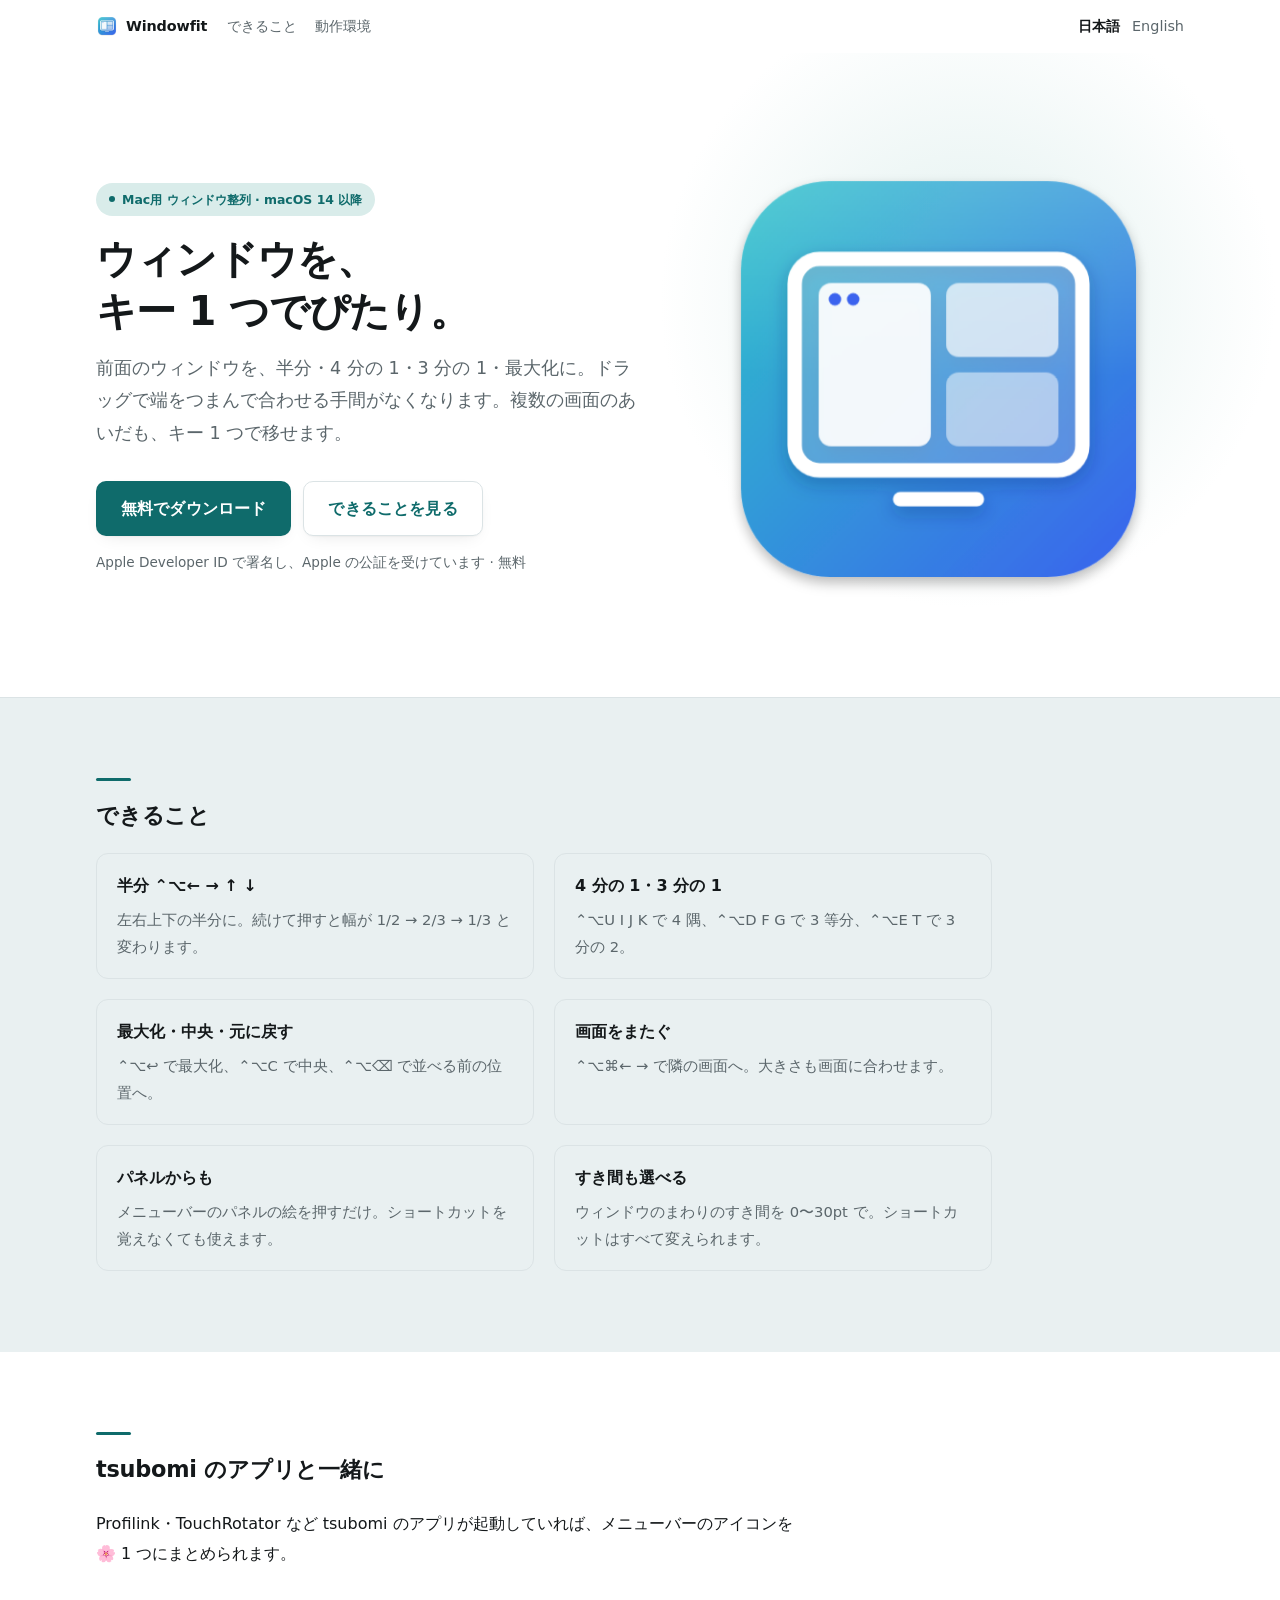
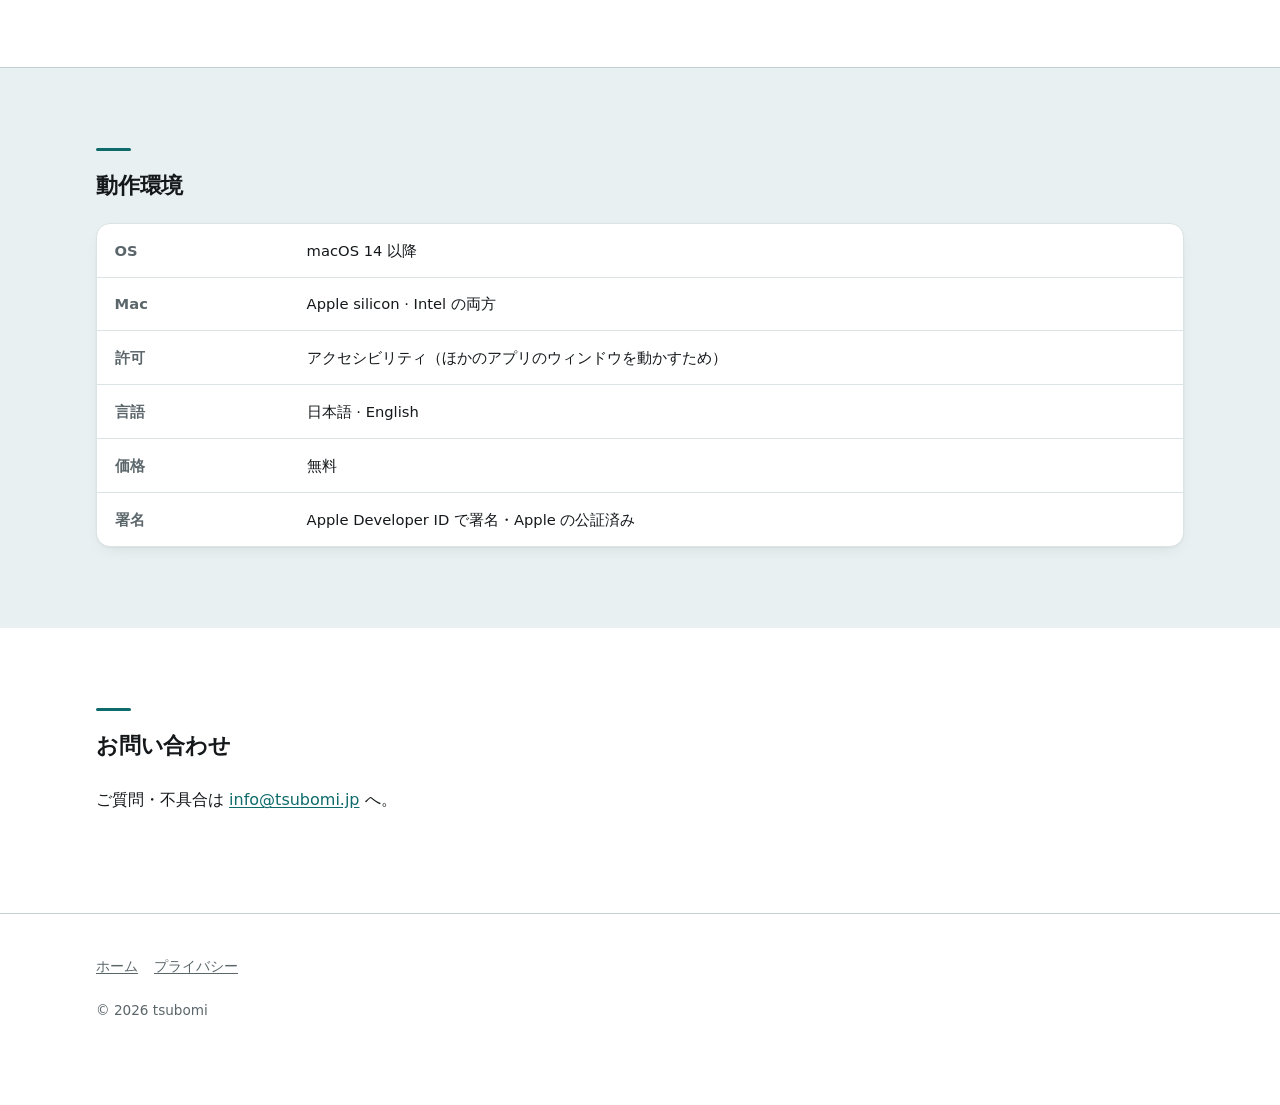
==== docs/index.html @ 1c1ed683 "サイトを更新する" ====
<!DOCTYPE html>
<html lang="ja">
<head>
<meta charset="utf-8">
<meta name="viewport" content="width=device-width, initial-scale=1">
<title>Windowfit &mdash; Mac用 ウィンドウ整列</title>
<meta name="description" content="前面のウィンドウを、半分・4 分の 1・3 分の 1・最大化に。ドラッグで端をつまんで合わせる手間がなくなります。複数の画面のあいだも、キー 1 つで移せます。">
<meta property="og:type" content="website">
<meta property="og:url" content="https://windowfit.tsubomi.jp/">
<meta property="og:title" content="Windowfit — Mac用 ウィンドウ整列">
<meta property="og:description" content="前面のウィンドウを、半分・4 分の 1・3 分の 1・最大化に。ドラッグで端をつまんで合わせる手間がなくなります。複数の画面のあいだも、キー 1 つで移せます。">
<meta property="og:image" content="https://windowfit.tsubomi.jp/appicon.png">
<link rel="alternate" hreflang="en" href="https://windowfit.tsubomi.jp/en/">
<link rel="stylesheet" href="style.css">
<link rel="icon" href="appicon.png">
</head>
<body>
<header class="top"><div class="wrap">
  <a class="brand" href="index.html"><img src="appicon.png" alt="" width="22" height="22">Windowfit</a>
  <nav class="links"><a href="#features">できること</a><a href="#specs">動作環境</a></nav>
  <nav class="langs"><a href="index.html" aria-current="true">日本語</a><a href="en/index.html">English</a></nav>
</div></header>

<div class="hero"><div class="wrap">
  <div>
    <p class="eyebrow"><i></i>Mac用 ウィンドウ整列 &middot; macOS 14 以降</p>
    <h1>ウィンドウを、<br>キー 1 つでぴたり。</h1>
    <p class="tagline">前面のウィンドウを、半分・4 分の 1・3 分の 1・最大化に。ドラッグで端をつまんで合わせる手間がなくなります。複数の画面のあいだも、キー 1 つで移せます。</p>
    <div class="cta">
      <a class="button" href="https://github.com/tsubomi-devs/windowfit-releases/releases/latest">無料でダウンロード</a>
      <a class="button ghost" href="#features">できることを見る</a>
    </div>
    <p class="note">Apple Developer ID で署名し、Apple の公証を受けています &middot; 無料</p>
  </div>
  <figure class="shot-figure">
    <img class="shot" src="appicon.png" alt="Windowfit" width="256" height="256">
  </figure>
</div></div>

<section id="features"><div class="wrap">
  <h2>できること</h2>
  <div class="features">
    <div class="feature reveal">
      <h3>半分 ⌃⌥← → ↑ ↓</h3>
      <p>左右上下の半分に。続けて押すと幅が 1/2 → 2/3 → 1/3 と変わります。</p>
    </div>
    <div class="feature reveal">
      <h3>4 分の 1・3 分の 1</h3>
      <p>⌃⌥U I J K で 4 隅、⌃⌥D F G で 3 等分、⌃⌥E T で 3 分の 2。</p>
    </div>
    <div class="feature reveal">
      <h3>最大化・中央・元に戻す</h3>
      <p>⌃⌥↩ で最大化、⌃⌥C で中央、⌃⌥⌫ で並べる前の位置へ。</p>
    </div>
    <div class="feature reveal">
      <h3>画面をまたぐ</h3>
      <p>⌃⌥⌘← → で隣の画面へ。大きさも画面に合わせます。</p>
    </div>
    <div class="feature reveal">
      <h3>パネルからも</h3>
      <p>メニューバーのパネルの絵を押すだけ。ショートカットを覚えなくても使えます。</p>
    </div>
    <div class="feature reveal">
      <h3>すき間も選べる</h3>
      <p>ウィンドウのまわりのすき間を 0〜30pt で。ショートカットはすべて変えられます。</p>
    </div>
  </div>
</div></section>

<section><div class="wrap">
  <h2>tsubomi のアプリと一緒に</h2>
  <p>Profilink・TouchRotator など tsubomi のアプリが起動していれば、メニューバーのアイコンを 🌸 1 つにまとめられます。</p>
</div></section>

<section id="specs"><div class="wrap">
  <h2>動作環境</h2>
  <div class="scroller reveal"><table>
    <tr><th>OS</th><td>macOS 14 以降</td></tr>
    <tr><th>Mac</th><td>Apple silicon &middot; Intel の両方</td></tr>
    <tr><th>許可</th><td>アクセシビリティ（ほかのアプリのウィンドウを動かすため）</td></tr>
    <tr><th>言語</th><td>日本語 &middot; English</td></tr>
    <tr><th>価格</th><td>無料</td></tr>
    <tr><th>署名</th><td>Apple Developer ID で署名・Apple の公証済み</td></tr>
  </table></div>
</div></section>

<section><div class="wrap">
  <h2>お問い合わせ</h2>
  <p>ご質問・不具合は <a href="mailto:info@tsubomi.jp">info@tsubomi.jp</a> へ。</p>
</div></section>

<footer><div class="wrap">
  <nav><a href="index.html">ホーム</a><a href="privacy.html">プライバシー</a></nav>
  <p>&copy; 2026 tsubomi</p>
</div></footer>
<script src="motion.js" defer></script>
</body>
</html>
---- docs/style.css ----
/* One stylesheet for every page and every language. */
:root {
  --ground: #ffffff;
  /* The band behind every other section. Biased towards the accent and dark
     enough to see: at #f5f7f8 the alternating sections were indistinguishable
     from the white ones, so the page read as one unbroken sheet. */
  --panel: #e9f0f1;
  --ink: #14181a;
  --muted: #5b666b;
  --rule: #dbe3e5;
  /* For the lines that have to carry a boundary on their own — between
     sections, and around a card that sits on the same colour as its ground. */
  --rule-strong: #c3d0d3;
  --accent: #0f6b6b;
  --accent-ink: #ffffff;
  --accent-soft: #d9ecea;
  --warn: #b23f3a;
  /* The wrong half of every before-and-after. Warm against the accent, so
     the problem and the fix are two colours rather than two glyphs. */
  --warn-soft: #fbe9e7;
  --glass: rgba(255, 255, 255, .72);
  /* On a Mac this is SF for the Latin letters and Hiragino for the
     Japanese, which is what every other app on the machine looks like. */
  --sans: -apple-system, BlinkMacSystemFont, "SF Pro Text", "Hiragino Sans",
          "Hiragino Kaku Gothic ProN", "Yu Gothic", "Noto Sans JP",
          "PingFang SC", "Microsoft YaHei", system-ui, sans-serif;
  --mono: ui-monospace, "SF Mono", Menlo, monospace;
  /* Two shadows on everything that lifts: a tight one for the edge, a wide
     soft one for the distance. One alone always looks like a sticker. */
  --shadow: 0 1px 2px rgba(16, 24, 26, .05), 0 14px 34px -10px rgba(16, 24, 26, .18);
  --shadow-soft: 0 1px 2px rgba(16, 24, 26, .04), 0 6px 18px -8px rgba(16, 24, 26, .12);
  /* Two widths: the page, and the longest a line of text is allowed to be.
     A wide screen should show more of the layout, not longer lines. */
  --page: 72rem;
  --measure: 44rem;
  --header: 3.6rem;
  /* Light only: the drawings, the screenshots and the palette were all
     built for one scheme, and half-lit versions of them looked worse than
     none. Declared so the browser's own controls follow. */
  color-scheme: light;
}

* { box-sizing: border-box; }
/* `display: inline-block` on .button otherwise wins over the browser's own
   [hidden] rule, and a button meant to be hidden shows anyway. */
[hidden] { display: none !important; }
html { scroll-behavior: smooth; }
body {
  margin: 0;
  background: var(--ground);
  color: var(--ink);
  font-family: var(--sans);
  font-size: 16px;
  line-height: 1.85;
  -webkit-font-smoothing: antialiased;
}
::selection { background: var(--accent-soft); color: var(--ink); }
:focus-visible {
  outline: 2px solid var(--accent);
  outline-offset: 3px;
  border-radius: 4px;
}
.wrap { max-width: var(--page); margin: 0 auto; padding: 0 2rem; }
@media (max-width: 40rem) { .wrap { padding: 0 1.25rem; } }

/* Paragraphs and lists stay readable however wide the window is; the
   figures, cards and tables are free to use the whole page. */
section > .wrap > p,
section > .wrap > ul,
section > .wrap > ol { max-width: var(--measure); }
/* The legal pages are one column of text; centred, they sit under the
   header rather than off to one side of a wide window. */
article { max-width: var(--measure); margin: 0 auto; }

/* Header — sticky and translucent, the way a toolbar behaves on this
   machine. The hairline and shadow only appear once the page has moved,
   so at rest the bar is not a line across an empty screen. */
.top {
  position: sticky; top: 0; z-index: 10;
  padding: .8rem 0;
  font-size: .9rem;
  background: var(--glass);
  -webkit-backdrop-filter: saturate(180%) blur(20px);
  backdrop-filter: saturate(180%) blur(20px);
  border-bottom: 1px solid transparent;
  transition: border-color .2s ease, box-shadow .2s ease;
}
.top.scrolled { border-bottom-color: var(--rule); box-shadow: 0 1px 12px rgba(16, 24, 26, .06); }
@supports not (backdrop-filter: blur(1px)) { .top { background: var(--ground); } }
.top .wrap { display: flex; align-items: center; gap: 1.25rem; flex-wrap: wrap; }
.brand {
  display: flex; align-items: center; gap: .5rem;
  font-weight: 700; text-decoration: none; color: var(--ink); letter-spacing: -.01em;
}
.brand img { width: 22px; height: 22px; border-radius: 5px; display: block; }
.links { display: flex; gap: 1.1rem; }
.links a {
  color: var(--muted); text-decoration: none;
  transition: color .15s ease;
}
.links a:hover { color: var(--ink); }
@media (max-width: 46rem) { .links { display: none; } }
.langs { margin-left: auto; display: flex; gap: .75rem; }
.langs a { color: var(--muted); text-decoration: none; transition: color .15s ease; }
.langs a:hover { color: var(--ink); }
.langs a[aria-current="true"] { color: var(--ink); font-weight: 700; }

/* Anchors land below the sticky bar rather than under it. */
section[id] { scroll-margin-top: calc(var(--header) + 1rem); }

/* Hero — two columns once there is room for them, so a desktop window is
   not one narrow ribbon of text down the middle. The wash behind it is one
   soft circle of the accent, the only decoration on the page. */
.hero {
  position: relative; overflow: hidden;
  padding: 4rem 0 3.5rem; border-bottom: 1px solid var(--rule);
}
.hero::before {
  content: ""; position: absolute; z-index: -1;
  top: -30%; right: -10%; width: 55rem; height: 55rem;
  background: radial-gradient(closest-side, var(--accent-soft), transparent 70%);
  opacity: .8; pointer-events: none;
}
.hero .wrap { display: grid; gap: 2.5rem; align-items: center; }
@media (min-width: 60rem) {
  .hero { padding: 5rem 0 4.5rem; }
  .hero .wrap { grid-template-columns: minmax(0, 1.1fr) minmax(0, 1fr); gap: 3.5rem; }
}
.eyebrow {
  display: inline-flex; align-items: center; gap: .45rem;
  margin: 0 0 1.1rem; padding: .3rem .8rem;
  background: var(--accent-soft); color: var(--accent);
  border-radius: 999px; font-size: .78rem; font-weight: 600;
}
.eyebrow i {
  width: 6px; height: 6px; border-radius: 50%; background: currentColor;
  animation: blink 2.4s ease-in-out infinite;
}
h1 {
  font-size: 2.25rem; line-height: 1.3; margin: 0 0 .9rem;
  font-weight: 700; letter-spacing: -.02em;
  text-wrap: balance;
  /* Japanese and Chinese break between any two characters. Left alone, a
     heading splits a word in half at exactly the wrong width. */
  line-break: strict; overflow-wrap: normal;
}
@media (min-width: 60rem) { h1 { font-size: 2.5rem; } }
.tagline { font-size: 1.1rem; color: var(--muted); margin: 0 0 2rem; max-width: 34rem; }
.cta { display: flex; gap: .75rem; flex-wrap: wrap; align-items: center; }
.button {
  display: inline-block; padding: .72rem 1.5rem; border-radius: 10px;
  background: var(--accent); color: var(--accent-ink);
  text-decoration: none; font-weight: 600; letter-spacing: .01em;
  border: 1px solid transparent; box-shadow: var(--shadow-soft);
  transition: transform .12s ease, box-shadow .12s ease, border-color .12s ease;
}
.button:hover { transform: translateY(-1px); box-shadow: var(--shadow); }
.button:active { transform: translateY(0); box-shadow: none; }
.button.ghost {
  background: var(--ground); color: var(--accent);
  border-color: var(--rule); box-shadow: var(--shadow-soft);
}
.button.ghost:hover { border-color: var(--accent); }
.note { color: var(--muted); font-size: .85rem; margin: .9rem 0 0; max-width: var(--measure); }

/* The screenshots are framed as windows — three lights and a title bar — so
   a picture of one pane reads as the app rather than as a cropped rectangle.
   Held to 460px: the captures are 590px wide and no more, and shown any
   larger a Retina screen stretches them and they go soft. */
.macwin {
  max-width: 460px; border-radius: 12px; overflow: hidden;
  background: var(--ground); border: 1px solid var(--rule);
  box-shadow: var(--shadow);
  transition: transform .3s ease, box-shadow .3s ease;
}
.macwin:hover { transform: translateY(-2px); }
.macwin-bar {
  display: flex; align-items: center; gap: 6px;
  padding: .5rem .7rem; border-bottom: 1px solid var(--rule);
  background: linear-gradient(180deg, var(--panel), var(--ground));
}
.macwin-bar i { width: 11px; height: 11px; border-radius: 50%; }
.macwin-bar i:nth-child(1) { background: #ff5f57; }
.macwin-bar i:nth-child(2) { background: #febc2e; }
.macwin-bar i:nth-child(3) { background: #28c840; }
.macwin-bar span { margin-left: .4rem; font-size: .72rem; font-weight: 600; color: var(--muted); }
img.shot { display: block; width: 100%; height: auto; margin: 0; }
/* アプリの画面写真は、撮った大きさ（pt）より大きく引き伸ばさない。写真は 3 倍の細かさで
   撮っているので、この上限までなら Retina の画面でもくっきり見える。 */
img.shot.menu-panel { max-width: 380px; border-radius: 26px; box-shadow: 0 18px 50px rgba(0,0,0,.18), 0 0 0 1px rgba(0,0,0,.06); }
.macwin.app { max-width: 440px; margin: 0 auto; }
.shot-figure { margin: 0; display: grid; justify-items: center; }
.shot-figure figcaption { max-width: 460px; margin-top: .9rem; font-size: .8rem; color: var(--muted); }
@media (max-width: 60rem) { .shot-figure { margin-top: 1rem; } }

/* Sections. Every other one sits on a band of colour, so where one topic
   ends and the next begins is visible from across the room rather than
   only on the hairline between them. */
section { padding: 3.5rem 0; border-bottom: 1px solid var(--rule-strong); }
@media (min-width: 60rem) { section { padding: 5rem 0; } }
/* Odd rather than even: the first section is the long one, and its four
   features need a band behind them for the cards to sit on. */
body > section:nth-of-type(odd) { background: var(--panel); border-bottom-color: transparent; }
/* A short accent rule over each heading — the mark that says a new section
   starts here. */
h2 {
  position: relative; padding-top: 1.1rem;
  font-size: 1.4rem; margin: 0 0 1rem; letter-spacing: -.01em; text-wrap: balance;
}
h2::before {
  content: ""; position: absolute; top: 0; left: 0;
  width: 2.2rem; height: 3px; border-radius: 2px; background: var(--accent);
}
/* The one line under a section heading. Short by design: everything else
   belongs to the feature it describes. */
.lede { margin: 0 0 2.5rem; color: var(--muted); font-size: 1rem; }
h3 { font-size: 1rem; margin: 2rem 0 .3rem; }
p { margin: 1.15rem 0; }
ul, ol { padding-left: 1.3rem; margin: .8rem 0; }
li { margin: .35rem 0; }
a { color: var(--accent); text-underline-offset: 2px; }
code { font-family: var(--mono); font-size: .88em; background: var(--panel); padding: .1em .35em; border-radius: 4px; }

.features { display: grid; gap: 1.25rem; grid-template-columns: repeat(auto-fit, minmax(15rem, 1fr)); }
/* Two by two rather than three and a gap. */
@media (min-width: 56rem) { .features { grid-template-columns: 1fr 1fr; max-width: 56rem; } }
/* Tinted, because this section sits on the white band: a white card on a
   white ground is a rectangle of hairline and nothing else. */
.feature {
  background: var(--panel); border: 1px solid var(--rule); border-radius: 12px;
  padding: 1.1rem 1.25rem;
  transition: transform .2s ease, box-shadow .2s ease, border-color .2s ease;
}
.feature:hover { transform: translateY(-2px); box-shadow: var(--shadow); border-color: var(--accent); }
.feature h3 { margin: 0 0 .3rem; }
.feature p { margin: 0; font-size: .92rem; color: var(--muted); }

/* A feature and the picture of it, side by side; every other one flipped so
   the page alternates instead of marching down one edge. */
/* Each one is a card. A rule and a stretch of white between them was not
   enough — four features read as one continuous column of text, with no
   sign of where one ended and the next began. An edge all the way round
   says it plainly. */
.showcase {
  display: grid; gap: 1.75rem; align-items: start;
  background: var(--ground); border: 1px solid var(--rule);
  border-radius: 16px; padding: 1.6rem; box-shadow: var(--shadow-soft);
}
@media (min-width: 56rem) { .showcase { padding: 2.25rem; } }
.showcase + .showcase { margin-top: 1.5rem; }
.showcase-text { max-width: var(--measure); }
.showcase-text h3 {
  display: flex; align-items: baseline; gap: .6rem;
  font-size: 1.2rem; margin: 0 0 .4rem; letter-spacing: -.01em;
}
.showcase-text .num {
  flex: none; width: 1.6rem; height: 1.6rem; border-radius: 50%;
  background: var(--accent); color: var(--accent-ink);
  font-size: .8rem; font-weight: 700; line-height: 1.6rem; text-align: center;
  align-self: flex-start; transform: translateY(.15rem);
}
.showcase-text p { margin: 1rem 0 0; color: var(--muted); font-size: .95rem; }
.showcase-text .step {
  margin-top: 1.4rem; padding-left: .9rem; border-left: 2px solid var(--accent-soft);
  font-size: .85rem; color: var(--muted);
}
.showcase-text .step b { color: var(--ink); }
@media (min-width: 56rem) {
  .showcase { grid-template-columns: minmax(0, 1fr) minmax(0, 1fr); gap: 3rem; }
  .showcase.flip .showcase-text { order: 2; }
}

/* Figures. These are drawings, not screenshots: they explain what happens,
   and they are built from the page's own colours so they follow the theme. */
.fig { margin: 0; }
.fig figcaption { margin-top: .8rem; font-size: .82rem; color: var(--muted); line-height: 1.7; }
.stage {
  background: var(--panel); border: 1px solid var(--rule); border-radius: 14px;
  padding: 1.15rem;
}

/* Touch offset: the same panel with the correction off and on. */
.compare { display: grid; grid-template-columns: 1fr 1fr; gap: 1rem; }
.case { text-align: center; }
.case .stand { display: block; width: 22%; height: 9px; margin: 0 auto; background: #cfd8da; }
.case .stand::after {
  content: ""; display: block; width: 300%; height: 6px; margin: 0 -100%;
  border-radius: 3px; background: #cfd8da;
}
.case b { display: block; margin-top: .8rem; font-size: .82rem; }
.case.bad b { color: var(--warn); }
.case.good b { color: var(--accent); }
/* Drawn as the monitor it is: a dark bezel, and a neck and foot below. */
.panel {
  position: relative; aspect-ratio: 3 / 4; border-radius: 10px;
  border: 7px solid #2f3a3e; background: var(--ground);
  background-image: linear-gradient(var(--rule) 1px, transparent 1px),
                    linear-gradient(90deg, var(--rule) 1px, transparent 1px);
  background-size: 25% 25%;
}
.touch {
  position: absolute; left: 30%; top: 30%;
  width: 1.5rem; height: 1.5rem; margin: -.75rem 0 0 -.75rem;
  border-radius: 50%; border: 2px solid var(--accent); background: var(--accent-soft);
}
.touch::after {
  content: ""; position: absolute; inset: -.45rem;
  border-radius: 50%; border: 1px dashed var(--accent); opacity: .45;
}
/* The finger is still on the glass, so the touch keeps ringing. */
.touch::before {
  content: ""; position: absolute; inset: -2px;
  border-radius: 50%; border: 2px solid var(--accent);
  animation: ripple 2.4s cubic-bezier(.2, .6, .3, 1) infinite;
}
/* The macOS arrow, drawn rather than fetched. */
.pointer {
  position: absolute; width: 14px; height: 21px; background: var(--ink);
  clip-path: polygon(0% 0%, 0% 89%, 33% 67%, 58% 100%, 75% 94%, 50% 61%, 92% 61%);
}
.case.bad .pointer { left: 30%; top: 68%; }
.case.good .pointer { left: calc(30% + 1px); top: calc(30% + 1px); }
.offset {
  position: absolute; left: 30%; top: 34%; height: 34%;
  border-left: 2px dashed var(--warn);
}
.offset span {
  position: absolute; left: .5rem; top: 50%; transform: translateY(-50%);
  font-size: .7rem; color: var(--warn); white-space: nowrap;
}

/* What a touch does. Two columns so the gesture and its result read as a
   pair rather than a sentence. */
.gestures div {
  display: flex; gap: 1rem; align-items: baseline;
  padding: .6rem .7rem; border-radius: 6px; font-size: .9rem;
}
/* Banded rather than ruled. Six hairlines in a row read as a form to fill
   in; the bands read as a list of pairs, which is what this is. */
.gestures div:nth-child(odd) { background: var(--ground); }
.gestures b { flex: none; width: 10rem; overflow-wrap: anywhere; }
.gestures span { color: var(--muted); }
/* On a phone the two columns do not fit, so the result moves to its own
   line. Both halves have to be blocks and the result needs its arrow:
   left inline they ran together and read as one word — 「タップクリック」. */
@media (max-width: 32rem) {
  .gestures div { display: block; }
  .gestures b { display: block; width: auto; }
  .gestures span { display: block; }
  .gestures span::before { content: "→ "; color: var(--accent); font-weight: 700; }
}

/* The menu bar popup. Same rows the app puts there. */
.mock { padding: 1rem; }
.mock-bar {
  display: flex; align-items: center; gap: .5rem;
  padding: .2rem .6rem; border-radius: 7px;
  background: var(--ground); border: 1px solid var(--rule);
  font-size: .7rem; color: var(--muted);
}
.mock-bar .spacer { margin-left: auto; }
.mock-bar .glyph { width: 15px; height: 15px; display: block; }
.pop {
  width: min(17rem, 100%); margin: .5rem 0 0 auto; padding: .6rem;
  background: var(--ground); border: 1px solid var(--rule); border-radius: 14px;
  box-shadow: var(--shadow);
  font-size: .72rem; line-height: 1.5;
  transform-origin: top right;
}
.pop-head { display: flex; align-items: center; gap: .55rem; }
.pop-icon { width: 32px; height: 32px; flex: none; display: block; }
.pop-head b { display: block; font-size: .8rem; }
.pop-head small { color: var(--muted); font-size: .68rem; }
.pop-head .live { color: #2e9e5b; }
.sw {
  margin-left: auto; flex: none; position: relative;
  width: 30px; height: 18px; border-radius: 9px; background: var(--accent);
}
.sw::after {
  content: ""; position: absolute; top: 2px; right: 2px;
  width: 14px; height: 14px; border-radius: 50%; background: #fff;
}
.pop-card {
  margin-top: .5rem; padding: .5rem .6rem;
  background: var(--panel); border: 1px solid var(--rule); border-radius: 10px;
}
.pop-row { display: flex; align-items: center; gap: .5rem; margin: .2rem 0; }
.pop-row .dim { color: var(--muted); }
.pop-row .push { margin-left: auto; }
.bar { flex: 1; height: 4px; border-radius: 2px; background: var(--rule); position: relative; }
.bar i { position: absolute; left: 0; top: 0; bottom: 0; border-radius: 2px; background: var(--accent); }
.seg { display: flex; margin-top: .45rem; border: 1px solid var(--rule); border-radius: 6px; overflow: hidden; }
.seg span { flex: 1; text-align: center; padding: .1rem 0; font-size: .68rem; color: var(--muted); }
.seg span.on { background: var(--accent); color: var(--accent-ink); font-weight: 700; }
.pop-btn {
  margin-top: .5rem; padding: .35rem; border-radius: 8px; text-align: center;
  background: var(--accent); color: var(--accent-ink); font-weight: 700;
}
.pop-link { margin-top: .35rem; text-align: center; color: var(--accent); }
.pop-label { color: var(--muted); font-size: .68rem; }

/* Window layout. The first drawing of this was two abstract rectangles and
   nobody could tell what they were looking at. It is a proper illustration
   now — an external monitor on its stand and a laptop on its base, drawn in
   docs/desk-*.svg — with the labels kept out here so every language can
   write its own. */
.desks { display: grid; gap: .9rem; }
.desk-label { margin: 0 0 .55rem; font-size: .78rem; color: var(--muted); }
.desk-label b { color: var(--ink); font-weight: 700; margin-right: .45rem; }
.desk.after .desk-label b { color: var(--accent); }
.desk img { display: block; width: 100%; height: auto; }
.desk-legend {
  display: grid; grid-template-columns: 45% 55%;
  margin: .35rem 0 0; font-size: .72rem; color: var(--muted); text-align: center;
}
.desk-arrow { margin: 0; text-align: center; font-size: .75rem; color: var(--muted); }
.desk-arrow em { font-style: normal; color: var(--accent); font-weight: 700; }

/* Price — the number, then what it buys, in a card that looks like the
   thing you are about to press. */
.price {
  background: var(--accent-soft); border-radius: 16px; padding: 1.5rem;
  display: grid; gap: 1.5rem; align-items: center;
}
@media (min-width: 48rem) { .price { grid-template-columns: auto minmax(0, 1fr); padding: 2rem 2.25rem; } }
.price p { margin: .4rem 0; }
.price .amount { font-size: 2.4rem; font-weight: 700; margin: 0; white-space: nowrap; letter-spacing: -.02em; }
.price .amount small { display: block; font-size: .85rem; font-weight: 600; color: var(--muted); letter-spacing: 0; }
.price-list { list-style: none; margin: 0; padding: 0; display: grid; gap: .55rem; }
/* The tick hangs in the margin rather than being a flex item. As a flex
   row every run of text in the line became an item of its own, so the
   sentence was chopped into columns and, on a phone, wrapped mid-phrase. */
.price-list li {
  position: relative; margin: 0; padding-left: 1.5rem; font-size: .92rem;
}
.price-list li::before {
  content: "✓"; position: absolute; left: 0; top: 0;
  color: var(--accent); font-weight: 700;
}

/* Specs, in a card rather than a bare table. */
.scroller {
  overflow-x: auto;
  background: var(--ground); border: 1px solid var(--rule); border-radius: 14px;
  box-shadow: var(--shadow-soft);
}
table { border-collapse: collapse; width: 100%; font-size: .92rem; }
th, td { text-align: left; padding: .8rem 1.1rem; border-bottom: 1px solid var(--rule); vertical-align: top; }
tr:last-child th, tr:last-child td { border-bottom: 0; }
th { color: var(--muted); font-weight: 700; width: 12rem; white-space: nowrap; }
/* On a phone there is no room for two columns: a 12rem label column left
   the wide rows breaking one character at a time (「販売業/者」). The label
   goes above its value instead, and the row keeps the rule under it. */
@media (max-width: 34rem) {
  table, tbody, tr, th, td { display: block; width: auto; }
  tr { border-bottom: 1px solid var(--rule); }
  tr:last-child { border-bottom: 0; }
  th, td { border-bottom: 0; white-space: normal; }
  th { padding: .8rem 1.1rem 0; }
  td { padding: .1rem 1.1rem .8rem; }
}
article .scroller { border: 0; box-shadow: none; background: none; }

footer { padding: 2.5rem 0 4rem; color: var(--muted); font-size: .85rem; }
footer nav { display: flex; gap: 1rem; flex-wrap: wrap; margin-bottom: 1rem; }
footer a { color: var(--muted); transition: color .15s ease; }
footer a:hover { color: var(--ink); }

article h2:first-of-type { margin-top: 0; }
article section { border: 0; padding: 1.5rem 0 0; }

/* ---- Motion -------------------------------------------------------------
   Everything here is decoration: the page is complete and readable with all
   of it switched off, which is what happens when the visitor asks for less
   movement, and when the script does not run (the .js class is set by it). */
@keyframes rise { from { opacity: 0; transform: translateY(14px); } to { opacity: 1; transform: none; } }
@keyframes ripple { 0% { transform: scale(1); opacity: .5; } 70%, 100% { transform: scale(2.1); opacity: 0; } }
@keyframes blink { 0%, 100% { opacity: 1; } 50% { opacity: .35; } }
@keyframes popin { from { opacity: 0; transform: scale(.94) translateY(-6px); } to { opacity: 1; transform: none; } }
@keyframes knob { from { transform: translateX(-12px); } to { transform: none; } }
@keyframes settle { from { opacity: 0; transform: translateY(10px) scale(.96); } to { opacity: 1; transform: none; } }

/* The hero is on screen at load, so it plays straight away, one line after
   the next rather than all at once. */
.js .hero .wrap > * > *,
.js .hero .wrap > figure { animation: rise .7s cubic-bezier(.2, .7, .3, 1) both; }
.js .hero .eyebrow { animation-delay: .02s; }
.js .hero h1 { animation-delay: .08s; }
.js .hero .tagline { animation-delay: .16s; }
.js .hero .cta { animation-delay: .24s; }
.js .hero .note { animation-delay: .32s; }
.js .hero .shot-figure { animation-delay: .3s; }

/* Everything below waits until it is nearly in view. */
.js .reveal { opacity: 0; transform: translateY(16px); transition: opacity .7s cubic-bezier(.2, .7, .3, 1), transform .7s cubic-bezier(.2, .7, .3, 1); }
.js .reveal.in { opacity: 1; transform: none; }
.js .reveal:nth-child(2) { transition-delay: .06s; }
.js .reveal:nth-child(3) { transition-delay: .12s; }
.js .reveal:nth-child(4) { transition-delay: .18s; }

/* The popup arrives the way a popover does, and its switch lands a moment
   after the panel it sits in. */
.js .reveal.in .pop { animation: popin .5s cubic-bezier(.2, .8, .25, 1) both; }
.js .reveal.in .sw::after { animation: knob .45s .35s cubic-bezier(.2, .8, .25, 1) both; }
/* The restored desk arrives a moment after the one above it, so the two
   read as before and after rather than as one picture. */
.js .reveal.in .desk.after { animation: settle .6s .25s cubic-bezier(.2, .8, .25, 1) both; }

@media (prefers-reduced-motion: reduce) {
  html { scroll-behavior: auto; }
  *, *::before, *::after {
    animation-duration: .001ms !important;
    animation-iteration-count: 1 !important;
    transition-duration: .001ms !important;
    /* The delays have to go too. Zeroing only the duration leaves the
       staggered pieces holding their opening frame — which `both` fills
       backwards, so they sit invisible — and then popping into place when
       the delay runs out. That pop is the movement the visitor asked not
       to see. */
    animation-delay: .001ms !important;
    transition-delay: .001ms !important;
  }
  .js .reveal { opacity: 1; transform: none; }
}

/* Before and after, in two lines, so a visitor who reads nothing else still
   knows what each feature changes. */
/* Two filled rows rather than two lines of text with a mark in front. The
   colour is the message: the warm one is what the machine does on its own,
   the accent one is what changes. A reader who scans and never stops still
   gets the whole page from these. */
.ba { display: grid; gap: .4rem; margin: 1.1rem 0 0; }
.ba div {
  display: flex; gap: .55rem; align-items: baseline;
  padding: .5rem .8rem; border-radius: 8px;
  font-size: .88rem; line-height: 1.6;
}
.ba div::before { flex: none; font-weight: 700; }
.ba .before { background: var(--warn-soft); color: var(--ink); }
.ba .before::before { content: "✗"; color: var(--warn); }
.ba .after { background: var(--accent-soft); color: var(--ink); }
.ba .after::before { content: "✓"; color: var(--accent); }
.ba b { font-weight: 700; margin-right: .35rem; }
.ba .before b { color: var(--warn); }
.ba .after b { color: var(--accent); }
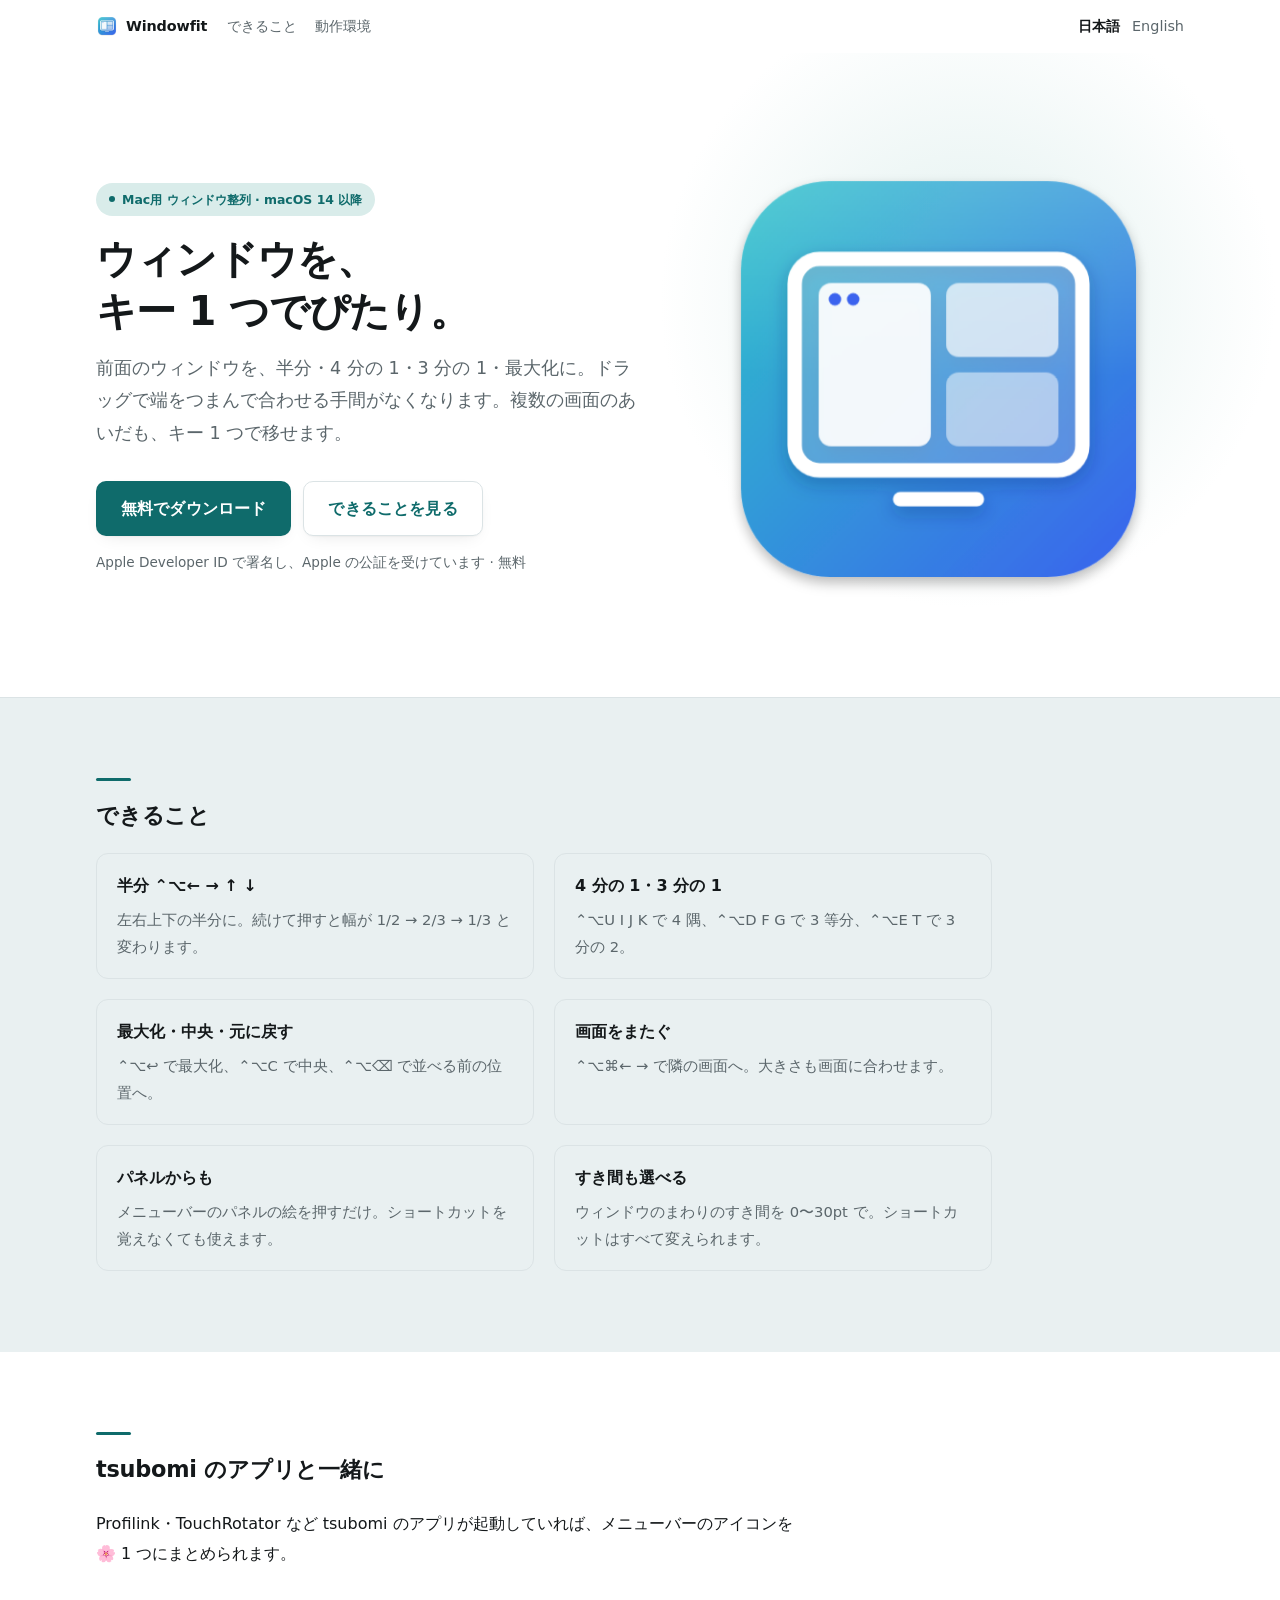
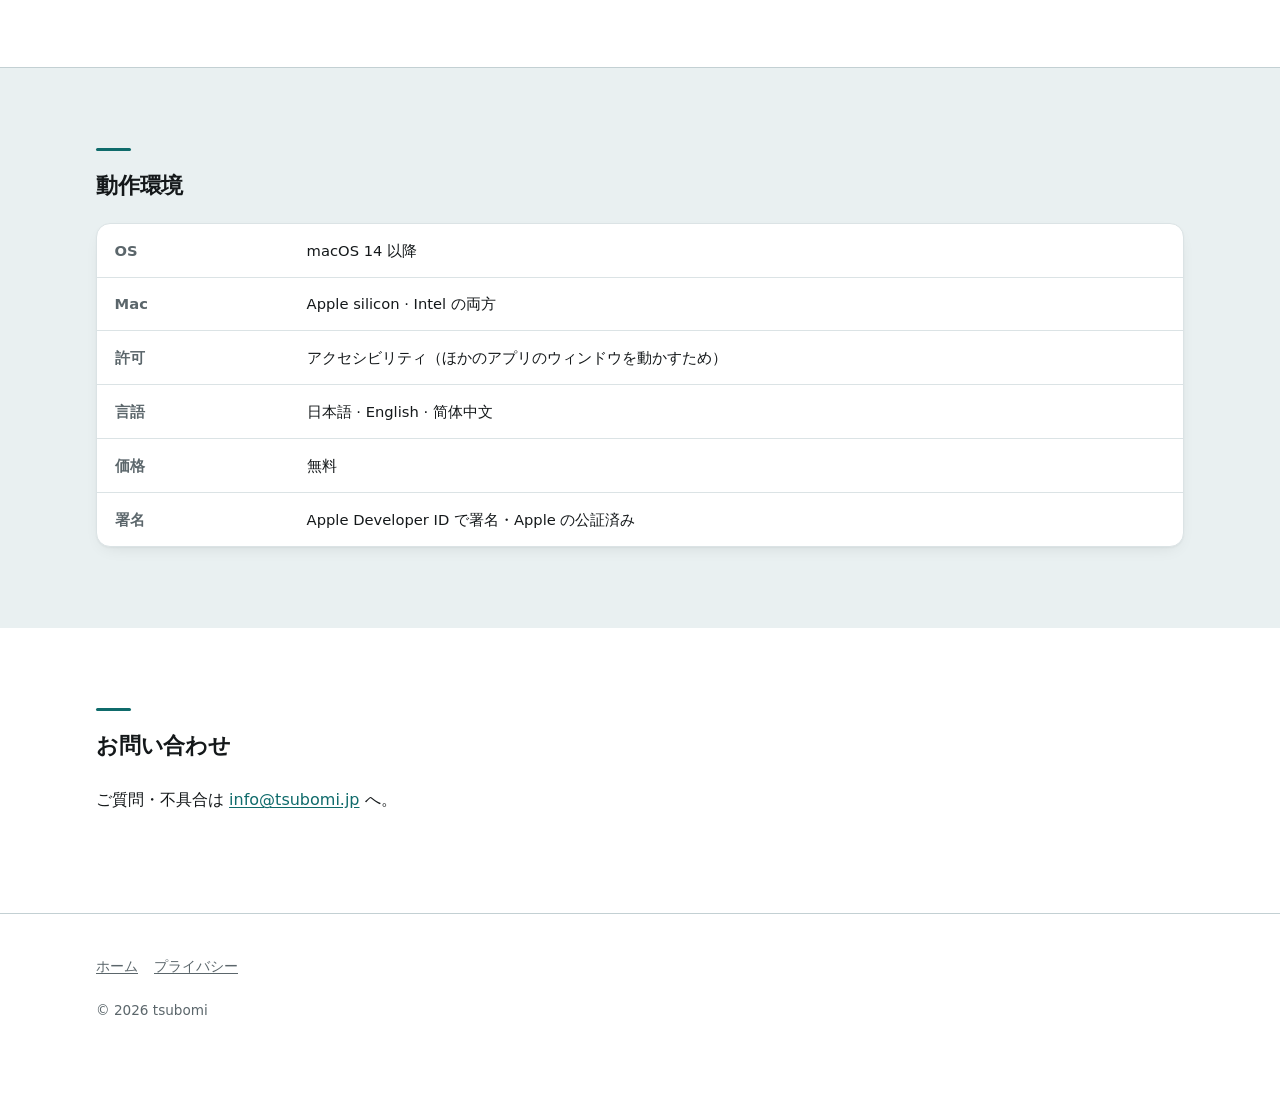
==== commit a44dd981: "サイトを更新する" ====
--- a/docs/index.html
+++ b/docs/index.html
@@ -78,7 +78,7 @@
     <tr><th>OS</th><td>macOS 14 以降</td></tr>
     <tr><th>Mac</th><td>Apple silicon &middot; Intel の両方</td></tr>
     <tr><th>許可</th><td>アクセシビリティ（ほかのアプリのウィンドウを動かすため）</td></tr>
-    <tr><th>言語</th><td>日本語 &middot; English</td></tr>
+    <tr><th>言語</th><td>日本語 &middot; English &middot; 简体中文</td></tr>
     <tr><th>価格</th><td>無料</td></tr>
     <tr><th>署名</th><td>Apple Developer ID で署名・Apple の公証済み</td></tr>
   </table></div>
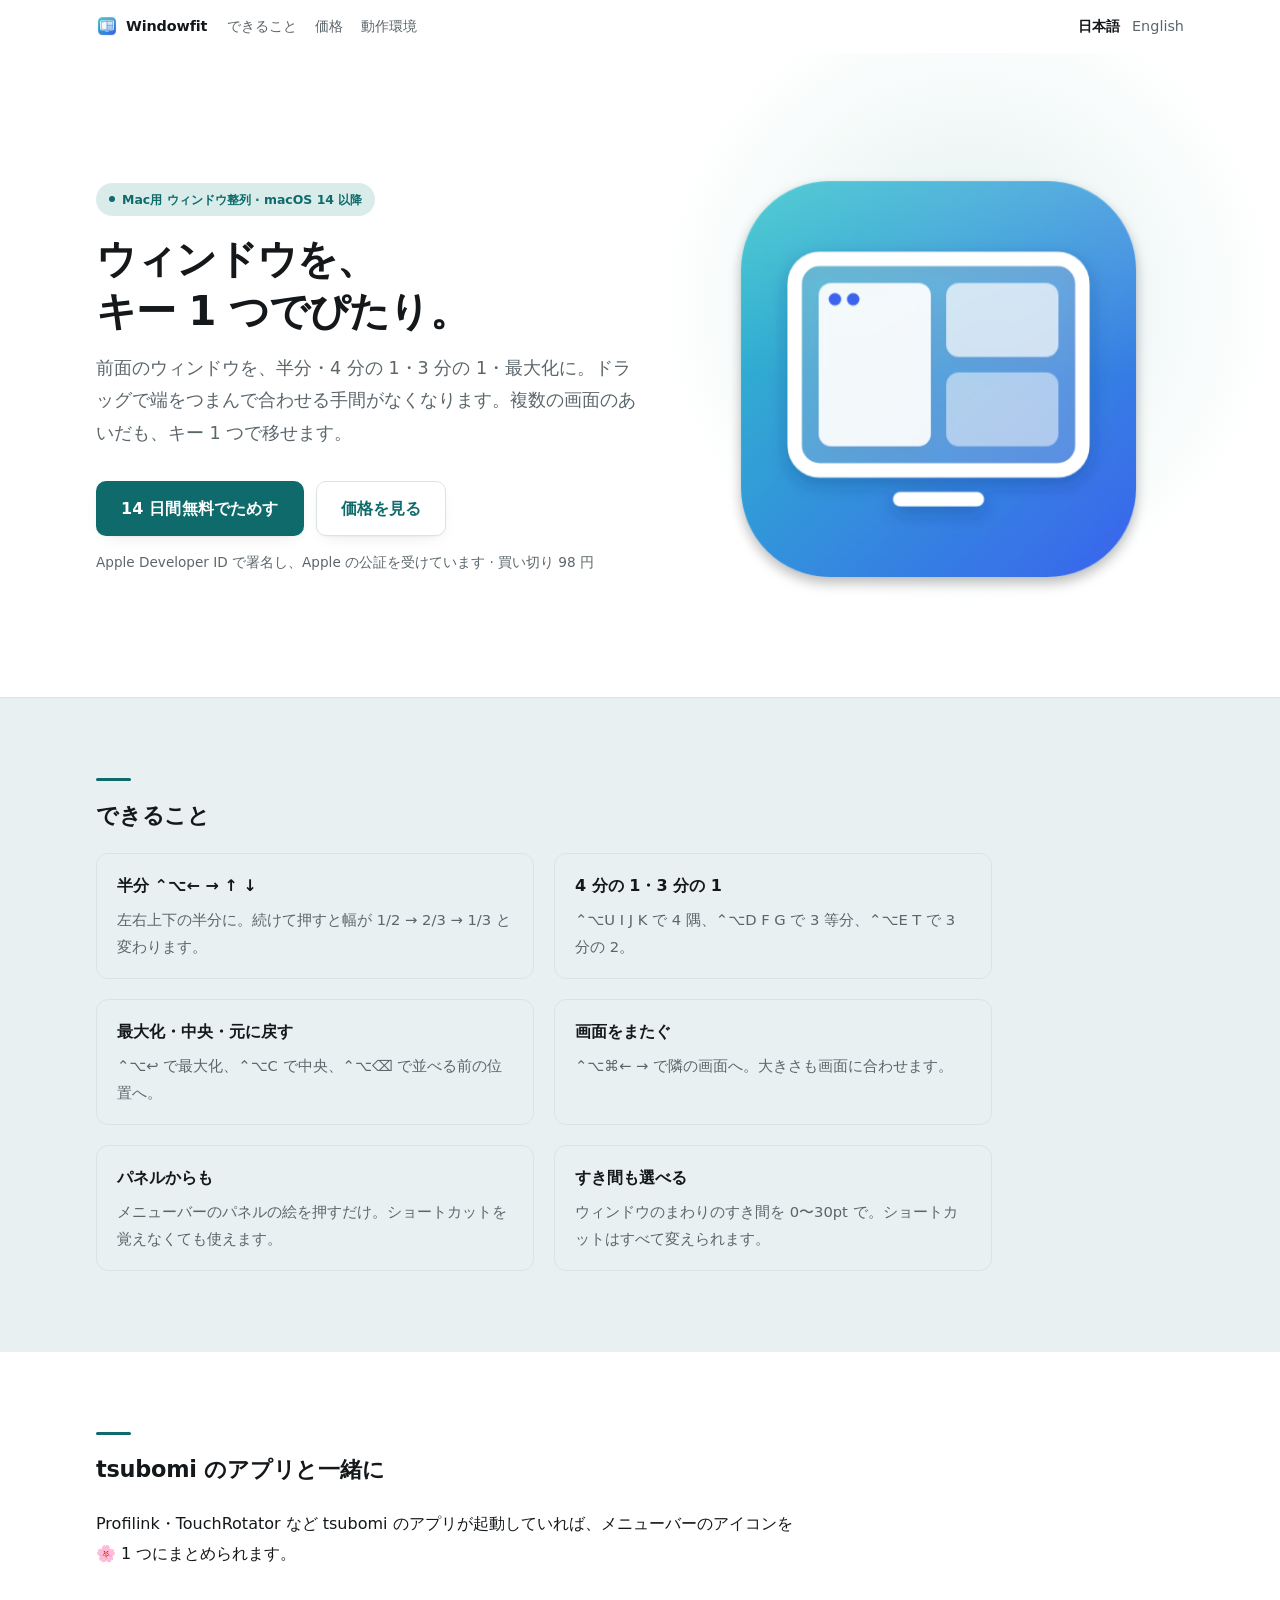
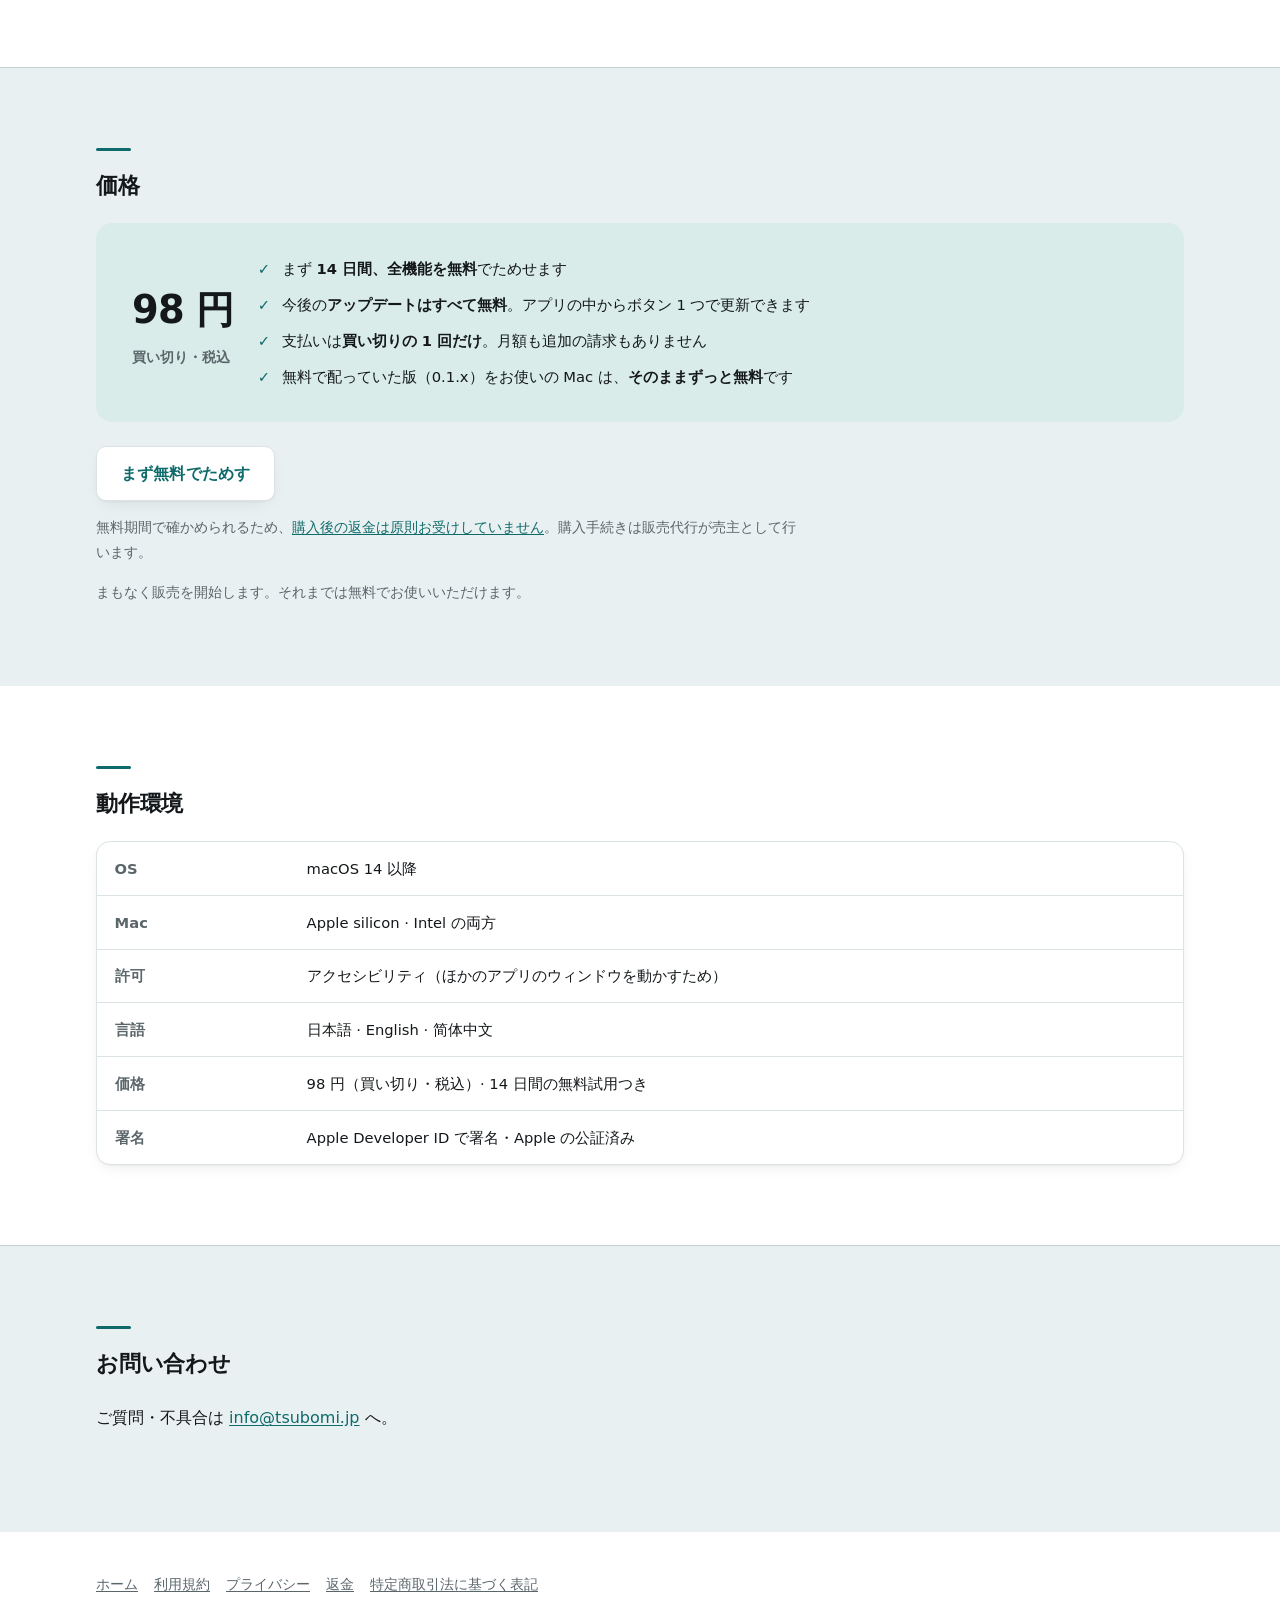
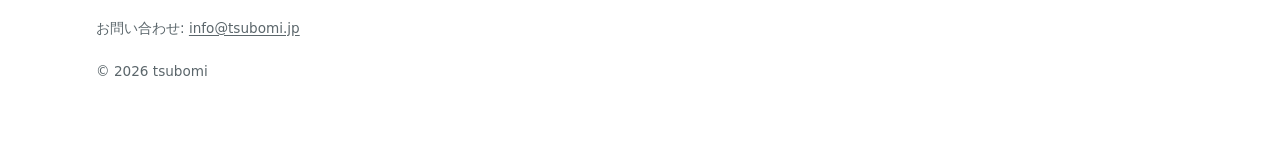
==== commit 182f9605: "サイトを更新する" ====
--- a/docs/index.html
+++ b/docs/index.html
@@ -17,7 +17,7 @@
 <body>
 <header class="top"><div class="wrap">
   <a class="brand" href="index.html"><img src="appicon.png" alt="" width="22" height="22">Windowfit</a>
-  <nav class="links"><a href="#features">できること</a><a href="#specs">動作環境</a></nav>
+  <nav class="links"><a href="#features">できること</a><a href="#price">価格</a><a href="#specs">動作環境</a></nav>
   <nav class="langs"><a href="index.html" aria-current="true">日本語</a><a href="en/index.html">English</a></nav>
 </div></header>
 
@@ -27,10 +27,10 @@
     <h1>ウィンドウを、<br>キー 1 つでぴたり。</h1>
     <p class="tagline">前面のウィンドウを、半分・4 分の 1・3 分の 1・最大化に。ドラッグで端をつまんで合わせる手間がなくなります。複数の画面のあいだも、キー 1 つで移せます。</p>
     <div class="cta">
-      <a class="button" href="https://github.com/tsubomi-devs/windowfit-releases/releases/latest">無料でダウンロード</a>
-      <a class="button ghost" href="#features">できることを見る</a>
+      <a class="button" href="https://github.com/tsubomi-devs/windowfit-releases/releases/latest">14 日間無料でためす</a>
+      <a class="button ghost" href="#price">価格を見る</a>
     </div>
-    <p class="note">Apple Developer ID で署名し、Apple の公証を受けています &middot; 無料</p>
+    <p class="note">Apple Developer ID で署名し、Apple の公証を受けています &middot; 買い切り 98 円</p>
   </div>
   <figure class="shot-figure">
     <img class="shot" src="appicon.png" alt="Windowfit" width="256" height="256">
@@ -72,6 +72,25 @@
   <p>Profilink・TouchRotator など tsubomi のアプリが起動していれば、メニューバーのアイコンを 🌸 1 つにまとめられます。</p>
 </div></section>
 
+<section id="price"><div class="wrap">
+  <h2>価格</h2>
+  <div class="price reveal">
+    <p class="amount">98 円 <small>買い切り・税込</small></p>
+    <ul class="price-list">
+      <li>まず <strong>14 日間、全機能を無料</strong>でためせます</li>
+      <li>今後の<strong>アップデートはすべて無料</strong>。アプリの中からボタン 1 つで更新できます</li>
+      <li>支払いは<strong>買い切りの 1 回だけ</strong>。月額も追加の請求もありません</li>
+      <li>無料で配っていた版（0.1.x）をお使いの Mac は、<strong>そのままずっと無料</strong>です</li>
+    </ul>
+  </div>
+  <div class="cta" style="margin-top:1.5rem">
+    <button class="button" data-buy hidden>98 円で購入する</button>
+    <a class="button ghost" href="https://github.com/tsubomi-devs/windowfit-releases/releases/latest">まず無料でためす</a>
+  </div>
+  <p class="note">無料期間で確かめられるため、<a href="refund.html">購入後の返金は原則お受けしていません</a>。購入手続きは販売代行が売主として行います。</p>
+  <p class="note" data-not-yet>まもなく販売を開始します。それまでは無料でお使いいただけます。</p>
+</div></section>
+
 <section id="specs"><div class="wrap">
   <h2>動作環境</h2>
   <div class="scroller reveal"><table>
@@ -79,7 +98,7 @@
     <tr><th>Mac</th><td>Apple silicon &middot; Intel の両方</td></tr>
     <tr><th>許可</th><td>アクセシビリティ（ほかのアプリのウィンドウを動かすため）</td></tr>
     <tr><th>言語</th><td>日本語 &middot; English &middot; 简体中文</td></tr>
-    <tr><th>価格</th><td>無料</td></tr>
+    <tr><th>価格</th><td>98 円（買い切り・税込）&middot; 14 日間の無料試用つき</td></tr>
     <tr><th>署名</th><td>Apple Developer ID で署名・Apple の公証済み</td></tr>
   </table></div>
 </div></section>
@@ -90,9 +109,12 @@
 </div></section>
 
 <footer><div class="wrap">
-  <nav><a href="index.html">ホーム</a><a href="privacy.html">プライバシー</a></nav>
+  <nav><a href="index.html">ホーム</a><a href="terms.html">利用規約</a><a href="privacy.html">プライバシー</a><a href="refund.html">返金</a><a href="tokushoho.html">特定商取引法に基づく表記</a></nav>
+  <p>お問い合わせ: <a href="mailto:info@tsubomi.jp">info@tsubomi.jp</a></p>
   <p>&copy; 2026 tsubomi</p>
 </div></footer>
+<script src="https://cdn.paddle.com/paddle/v2/paddle.js"></script>
+<script src="buy.js"></script>
 <script src="motion.js" defer></script>
 </body>
 </html>
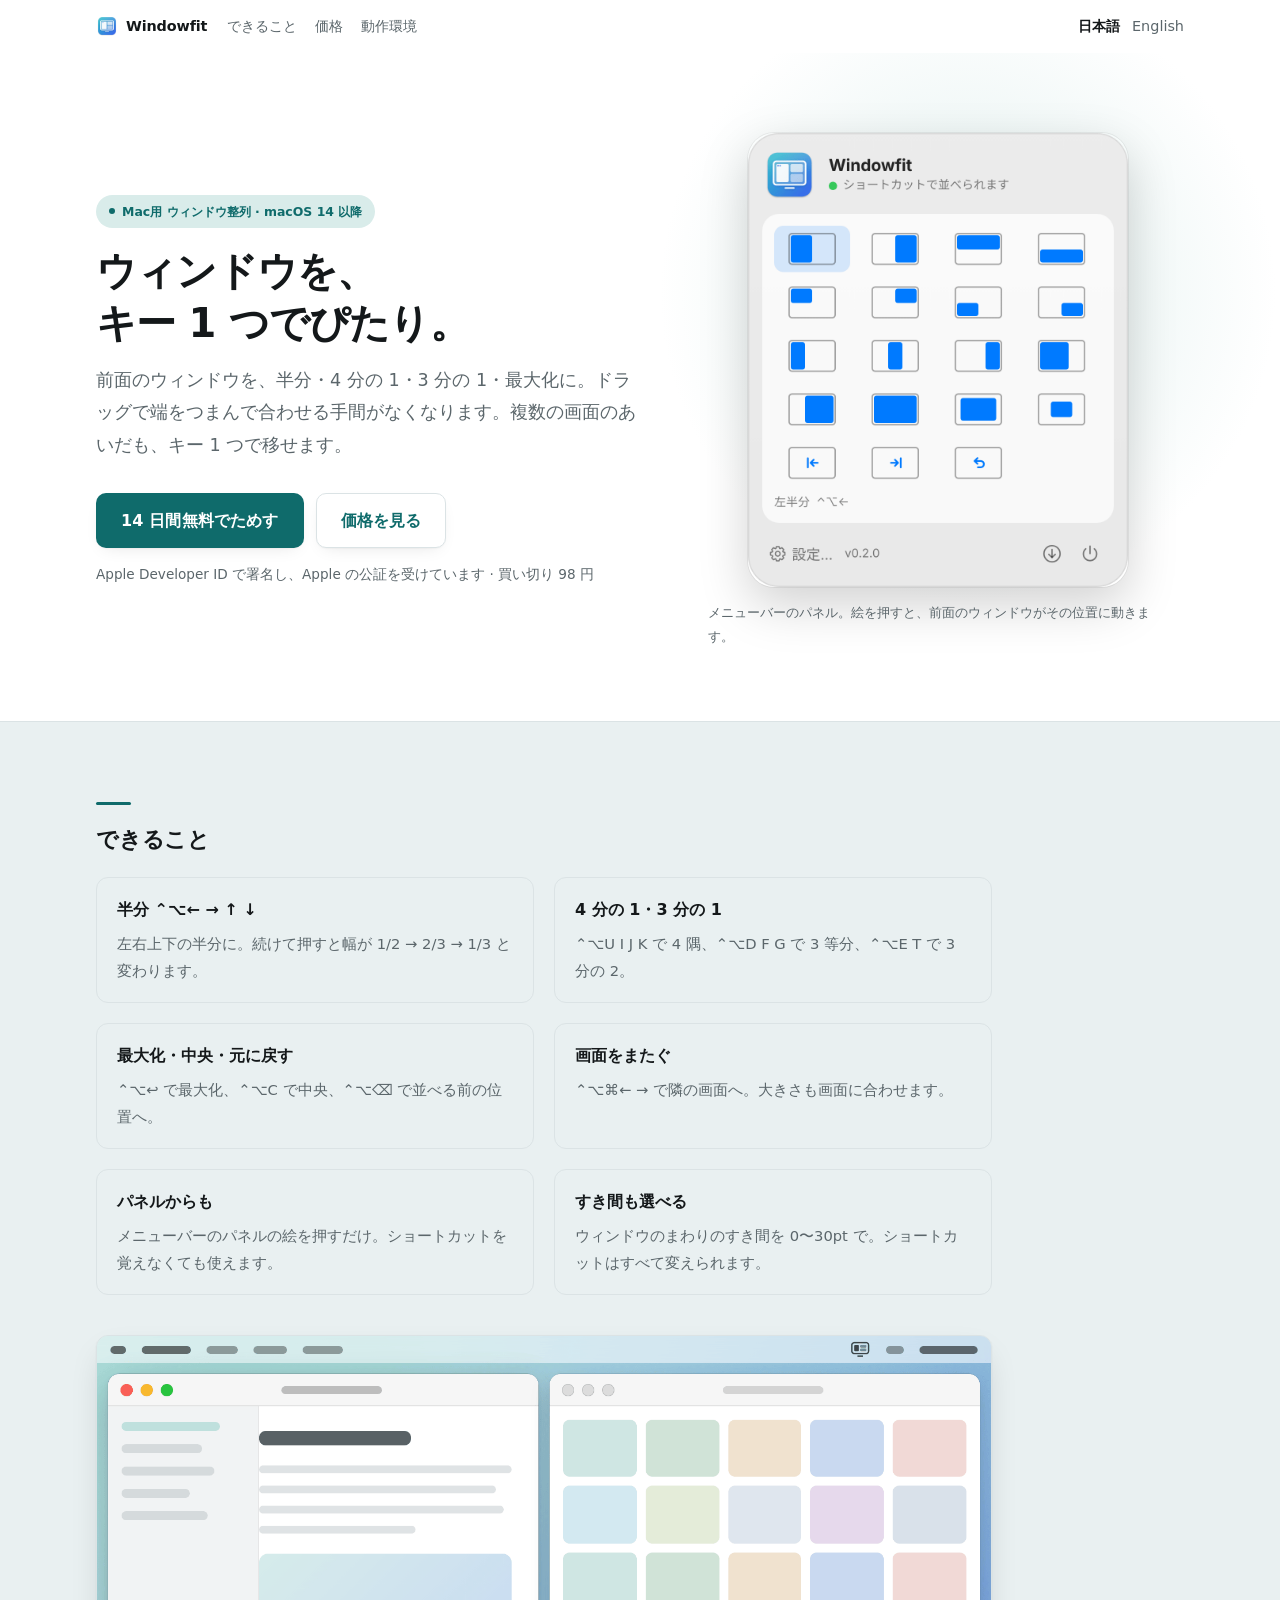
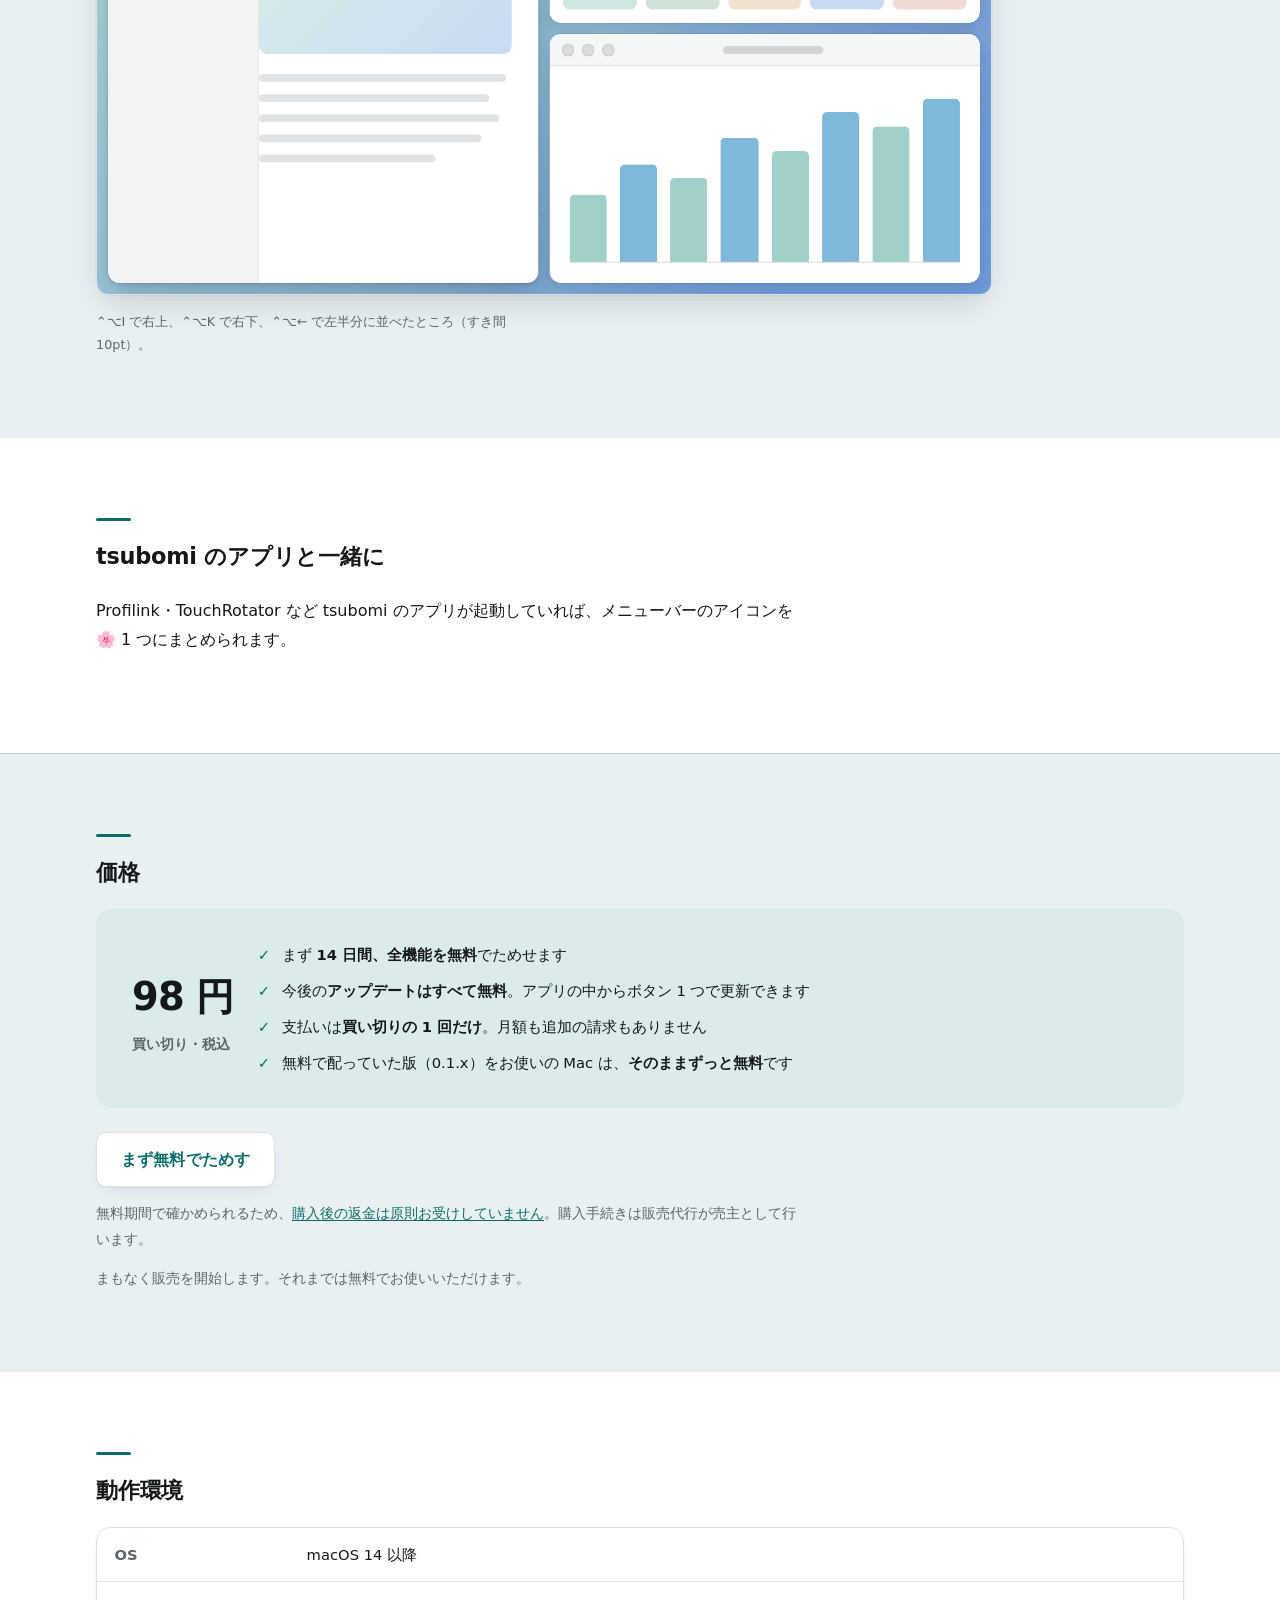
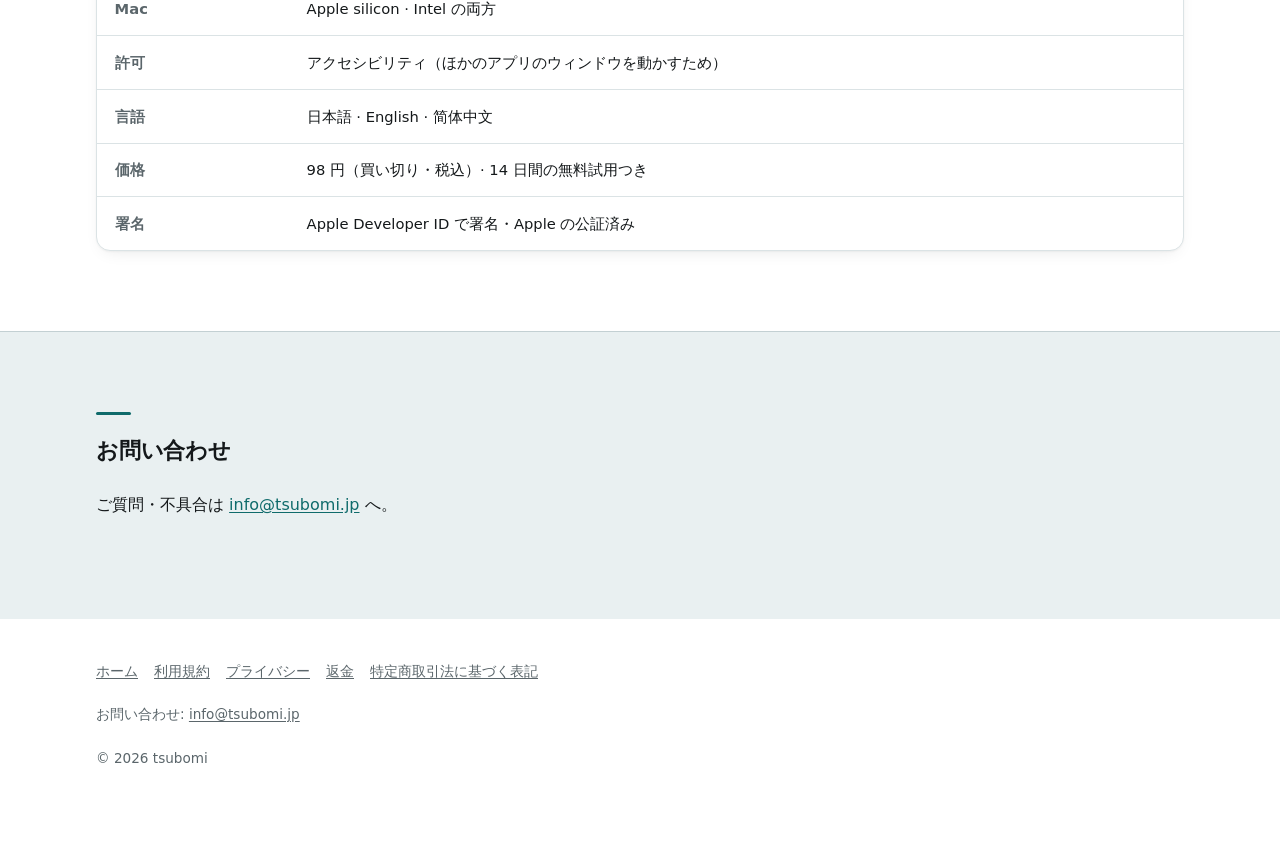
==== commit 4b587a8e: "サイトを更新する" ====
--- a/docs/index.html
+++ b/docs/index.html
@@ -9,7 +9,10 @@
 <meta property="og:url" content="https://windowfit.tsubomi.jp/">
 <meta property="og:title" content="Windowfit — Mac用 ウィンドウ整列">
 <meta property="og:description" content="前面のウィンドウを、半分・4 分の 1・3 分の 1・最大化に。ドラッグで端をつまんで合わせる手間がなくなります。複数の画面のあいだも、キー 1 つで移せます。">
-<meta property="og:image" content="https://windowfit.tsubomi.jp/appicon.png">
+<meta property="og:image" content="https://windowfit.tsubomi.jp/og-image.png">
+<meta property="og:image:width" content="1200">
+<meta property="og:image:height" content="630">
+<meta name="twitter:card" content="summary_large_image">
 <link rel="alternate" hreflang="en" href="https://windowfit.tsubomi.jp/en/">
 <link rel="stylesheet" href="style.css">
 <link rel="icon" href="appicon.png">
@@ -33,7 +36,8 @@
     <p class="note">Apple Developer ID で署名し、Apple の公証を受けています &middot; 買い切り 98 円</p>
   </div>
   <figure class="shot-figure">
-    <img class="shot" src="appicon.png" alt="Windowfit" width="256" height="256">
+    <img class="shot menu-panel" src="panel.png" alt="Windowfit のメニューバーのパネル。半分・4 分の 1・3 分の 1・最大化・中央・画面の移動・元に戻すが、小さな絵のボタンで並んでいる" width="320" height="382">
+    <figcaption>メニューバーのパネル。絵を押すと、前面のウィンドウがその位置に動きます。</figcaption>
   </figure>
 </div></div>
 
@@ -65,6 +69,10 @@
       <p>ウィンドウのまわりのすき間を 0〜30pt で。ショートカットはすべて変えられます。</p>
     </div>
   </div>
+  <figure class="shot-figure layout-figure reveal">
+    <img class="shot layout" src="layout.png" alt="3 つのウィンドウが、左半分・右上・右下にすき間をそろえて並んだデスクトップの図" width="800" height="500" loading="lazy">
+    <figcaption>⌃⌥I で右上、⌃⌥K で右下、⌃⌥← で左半分に並べたところ（すき間 10pt）。</figcaption>
+  </figure>
 </div></section>
 
 <section><div class="wrap">
--- a/docs/style.css
+++ b/docs/style.css
@@ -192,6 +192,10 @@
 .shot-figure { margin: 0; display: grid; justify-items: center; }
 .shot-figure figcaption { max-width: 460px; margin-top: .9rem; font-size: .8rem; color: var(--muted); }
 @media (max-width: 60rem) { .shot-figure { margin-top: 1rem; } }
+/* What the keys do, drawn as a desktop under the features. As wide as the
+   feature cards above it, and framed like a screen rather than a card. */
+.shot-figure.layout-figure { margin-top: 2.5rem; max-width: 56rem; justify-items: start; }
+img.shot.layout { border-radius: 12px; border: 1px solid var(--rule); box-shadow: var(--shadow); }
 
 /* Sections. Every other one sits on a band of colour, so where one topic
    ends and the next begins is visible from across the room rather than
